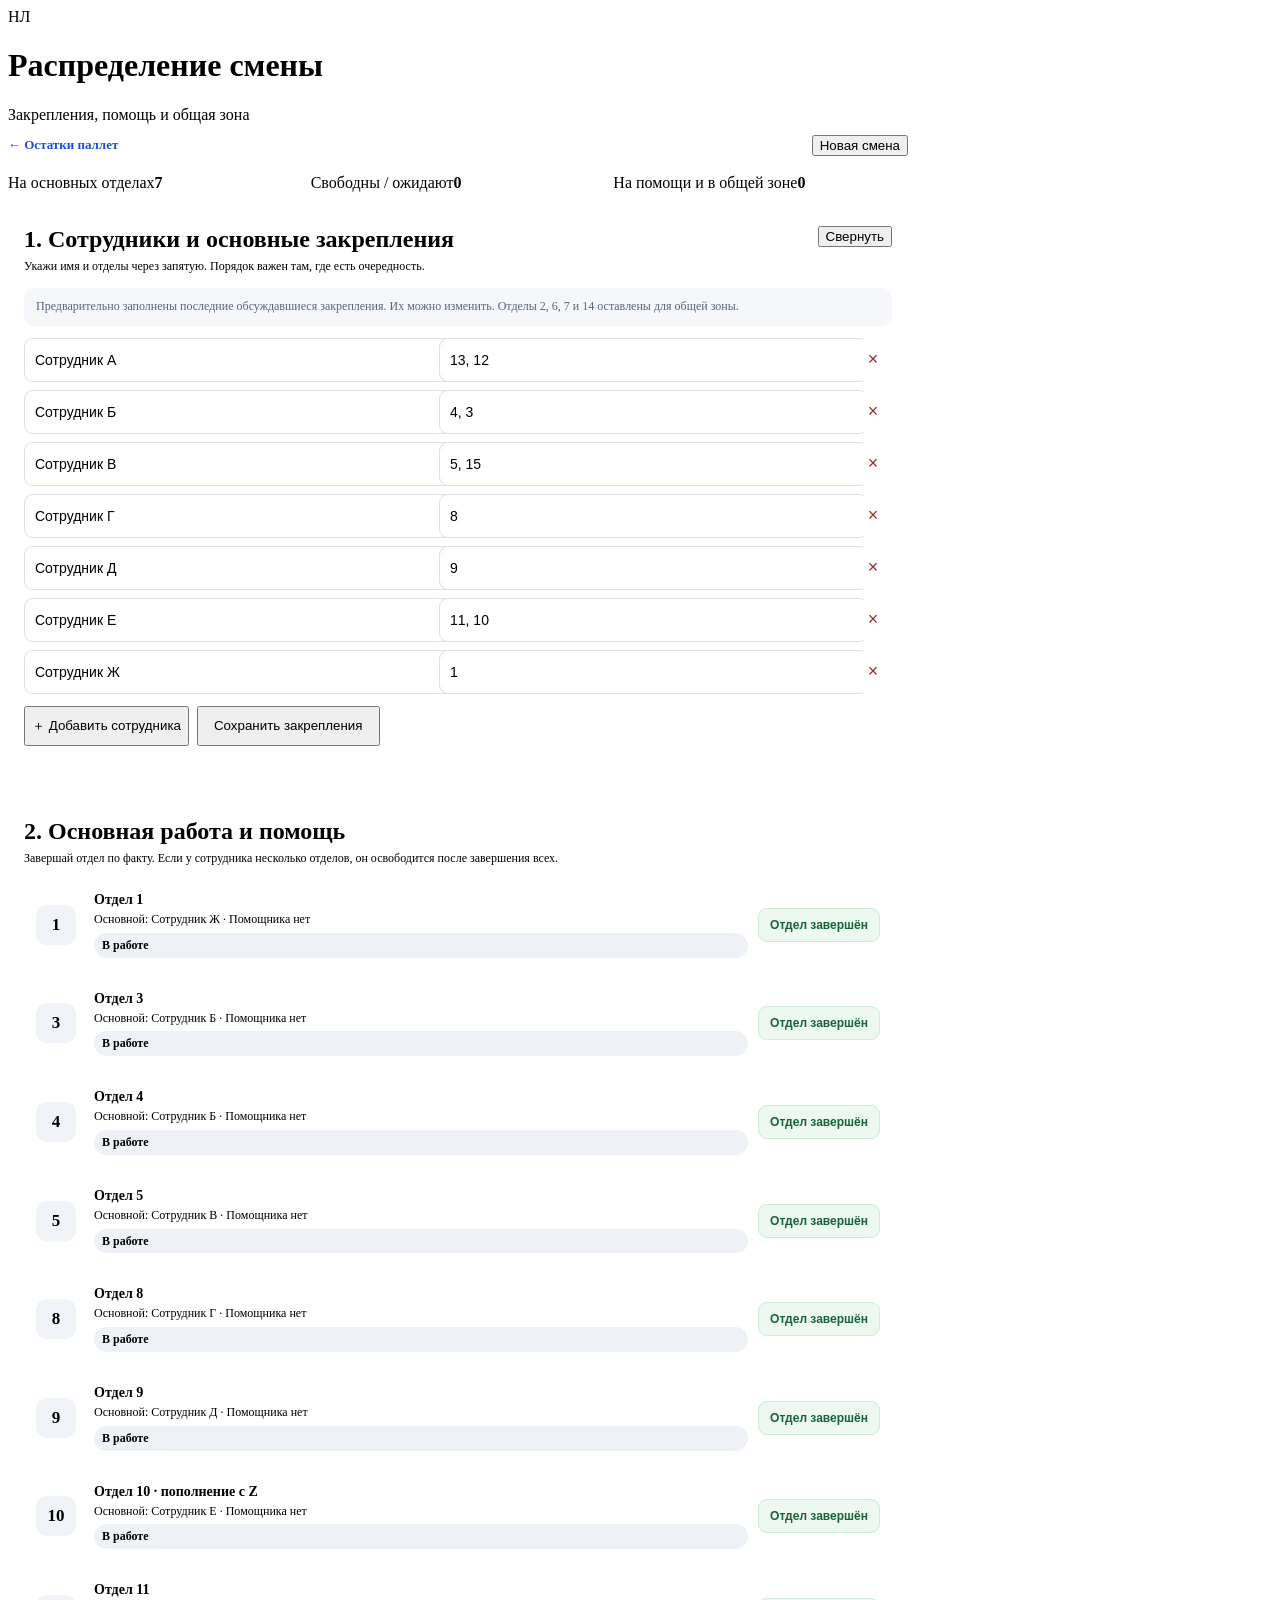
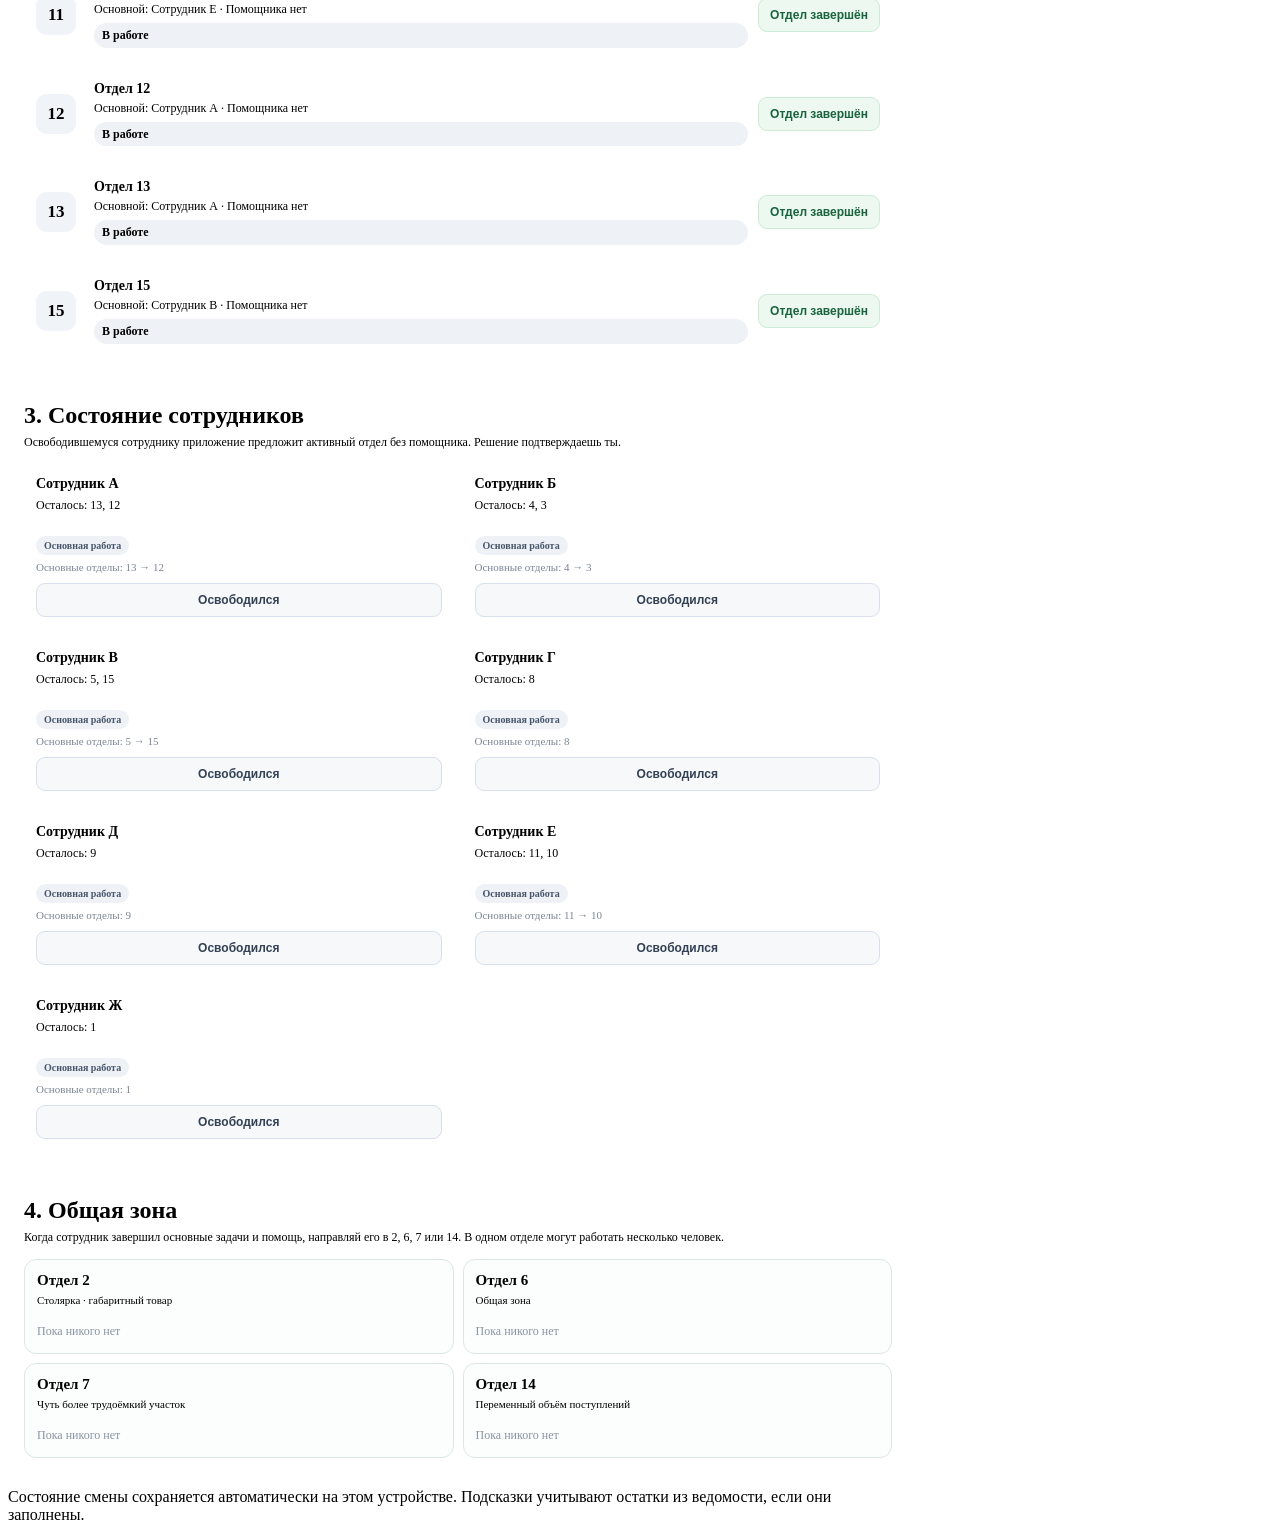
==== distribution.html @ 70b09dad "Add files via upload" ====
<!doctype html>
<html lang="ru">
<head>
  <meta charset="utf-8">
  <meta name="viewport" content="width=device-width, initial-scale=1, viewport-fit=cover">
  <meta name="theme-color" content="#172554">
  <meta name="description" content="Распределение сотрудников ночной логистики">
  <link rel="manifest" href="manifest.webmanifest">
  <link rel="icon" href="icon.svg" type="image/svg+xml">
  <link rel="stylesheet" href="styles.css">
  <link rel="stylesheet" href="distribution.css">
  <title>Распределение смены — Ночная логистика</title>
</head>
<body>
  <main class="app dispatch-app">
    <header class="top">
      <div class="brand-mark">НЛ</div>
      <div>
        <h1>Распределение смены</h1>
        <p>Закрепления, помощь и общая зона</p>
      </div>
    </header>

    <nav class="dispatch-nav">
      <a href="index.html">← Остатки паллет</a>
      <button type="button" class="small-button" id="resetShift">Новая смена</button>
    </nav>

    <section class="dispatch-summary" aria-live="polite">
      <div class="summary-item"><span>На основных отделах</span><strong id="countMain">0</strong></div>
      <div class="summary-item"><span>Свободны / ожидают</span><strong id="countFree">0</strong></div>
      <div class="summary-item total"><span>На помощи и в общей зоне</span><strong id="countActive">0</strong></div>
    </section>

    <section class="dispatch-panel setup-panel">
      <div class="panel-heading">
        <div>
          <h2>1. Сотрудники и основные закрепления</h2>
          <p>Укажи имя и отделы через запятую. Порядок важен там, где есть очередность.</p>
        </div>
        <button type="button" class="small-button" id="toggleSetup">Свернуть</button>
      </div>
      <div id="setupContent">
        <div class="setup-hint">
          Предварительно заполнены последние обсуждавшиеся закрепления. Их можно изменить. Отделы 2, 6, 7 и 14 оставлены для общей зоны.
        </div>
        <div id="employeeSetup" class="employee-setup"></div>
        <div class="setup-actions">
          <button type="button" class="small-button" id="addEmployee">＋ Добавить сотрудника</button>
          <button type="button" class="primary-button compact" id="saveSetup">Сохранить закрепления</button>
        </div>
        <p id="setupStatus" class="status" role="status"></p>
      </div>
    </section>

    <section class="dispatch-panel">
      <div class="panel-heading">
        <div>
          <h2>2. Основная работа и помощь</h2>
          <p>Завершай отдел по факту. Если у сотрудника несколько отделов, он освободится после завершения всех.</p>
        </div>
      </div>
      <div id="mainDepartments" class="task-list"></div>
    </section>

    <section class="dispatch-panel">
      <div class="panel-heading">
        <div>
          <h2>3. Состояние сотрудников</h2>
          <p>Освободившемуся сотруднику приложение предложит активный отдел без помощника. Решение подтверждаешь ты.</p>
        </div>
      </div>
      <div id="employeeBoard" class="employee-board"></div>
    </section>

    <section class="dispatch-panel common-panel">
      <div class="panel-heading">
        <div>
          <h2>4. Общая зона</h2>
          <p>Когда сотрудник завершил основные задачи и помощь, направляй его в 2, 6, 7 или 14. В одном отделе могут работать несколько человек.</p>
        </div>
      </div>
      <div id="commonDepartments" class="common-grid"></div>
    </section>

    <footer>
      <span>Состояние смены сохраняется автоматически на этом устройстве.</span>
      <span>Подсказки учитывают остатки из ведомости, если они заполнены.</span>
    </footer>
  </main>
  <script src="distribution.js"></script>
</body>
</html>
---- distribution.css ----
.dispatch-app { max-width: 900px; }
.dispatch-nav { display:flex; justify-content:space-between; align-items:center; gap:10px; margin:-5px 0 18px; }
.dispatch-nav a { color:#1d4ed8; font-size:13px; font-weight:650; text-decoration:none; }
.dispatch-summary { display:grid; grid-template-columns:repeat(3,minmax(0,1fr)); gap:8px; margin-bottom:18px; }
.dispatch-panel { background:#fff; border:1px solid var(--line); border-radius:15px; padding:16px; margin:14px 0; }
.panel-heading { display:flex; align-items:flex-start; justify-content:space-between; gap:12px; margin-bottom:13px; }
.panel-heading h2 { margin:0 0 5px; }
.panel-heading p { margin:0; color:var(--muted); font-size:12px; line-height:1.45; }
.setup-hint { background:#f5f7fb; border-radius:10px; padding:10px 12px; color:#596579; font-size:12px; line-height:1.45; margin-bottom:12px; }
.employee-setup { display:grid; gap:8px; }
.setup-row { display:grid; grid-template-columns:minmax(0,1fr) minmax(130px,1fr) 38px; gap:8px; align-items:center; }
.setup-row input { min-width:0; width:100%; height:42px; border:1px solid #d9e0e9; border-radius:9px; padding:0 10px; font-size:14px; color:var(--ink); background:#fff; }
.setup-row input:focus, .assign-select:focus { outline:2px solid #1d4ed833; border-color:var(--blue); }
.setup-row .remove-employee { border:1px solid var(--line); border-radius:9px; background:#fff; color:#9b3030; height:40px; font-size:18px; }
.setup-actions { display:flex; gap:8px; flex-wrap:wrap; margin-top:12px; }
.primary-button.compact { width:auto; min-height:40px; margin:0; padding:0 15px; }
.status { min-height:18px; margin:8px 0 0; color:#147447; font-size:12px; }
.task-list { display:grid; gap:9px; }
.task-card { border:1px solid var(--line); border-radius:12px; padding:12px; display:grid; grid-template-columns:48px minmax(0,1fr) auto; gap:10px; align-items:center; }
.task-card.is-done { background:#f7faf8; opacity:.78; }
.task-number { width:40px; height:40px; border-radius:11px; background:#f0f3f8; display:grid; place-items:center; font-weight:800; font-size:17px; }
.task-info strong { display:block; font-size:14px; margin-bottom:3px; }
.task-info span { display:block; color:var(--muted); font-size:12px; line-height:1.4; }
.task-actions { display:flex; align-items:center; gap:6px; }
.task-actions button, .employee-actions button, .assign-button { border:1px solid #d8e0eb; background:#fff; border-radius:9px; padding:9px 11px; font-size:12px; font-weight:650; color:#334155; }
.task-actions .done-button { background:#edf8f1; border-color:#ccebd6; color:#17633b; }
.employee-board { display:grid; grid-template-columns:repeat(2,minmax(0,1fr)); gap:9px; }
.employee-card { border:1px solid var(--line); border-radius:12px; padding:12px; min-width:0; }
.employee-card h3 { margin:0 0 5px; font-size:14px; }
.employee-card .employee-state { color:var(--muted); font-size:12px; line-height:1.45; min-height:34px; }
.employee-card .employee-meta { font-size:11px; color:#7b8494; margin-top:6px; }
.employee-actions { display:grid; gap:7px; margin-top:10px; }
.employee-actions select, .assign-select { width:100%; min-width:0; height:39px; border:1px solid #d9e0e9; border-radius:9px; background:#fff; padding:0 8px; color:#273449; font-size:12px; }
.employee-actions .assign-row { display:grid; grid-template-columns:minmax(0,1fr) auto; gap:6px; }
.employee-actions .release-button { width:100%; background:#f7f8fa; }
.state-pill { display:inline-flex; align-items:center; border-radius:999px; padding:4px 8px; background:#eef2f7; color:#475569; font-size:10px; font-weight:700; margin-top:5px; }
.state-pill.free { background:#eaf7ef; color:#17633b; }
.state-pill.help { background:#eaf1ff; color:#244caa; }
.state-pill.common { background:#fff4df; color:#8a5a09; }
.common-grid { display:grid; grid-template-columns:repeat(2,minmax(0,1fr)); gap:9px; }
.common-card { border:1px solid #dce8df; background:#fbfefc; border-radius:12px; padding:12px; min-width:0; }
.common-card h3 { margin:0 0 5px; font-size:15px; }
.common-card p { margin:0; color:var(--muted); font-size:11px; }
.common-people { display:flex; flex-wrap:wrap; gap:5px; margin-top:10px; }
.person-chip { background:#eaf4ed; color:#28563a; border-radius:7px; padding:5px 7px; font-size:11px; }
.person-chip button { border:0; background:transparent; color:#8a3434; padding:0 0 0 5px; font-size:13px; }
.empty-note { color:#8993a3; font-size:12px; padding:8px 0 2px; }
@media (max-width:600px) {
  .dispatch-panel { padding:13px; }
  .employee-board { grid-template-columns:1fr; }
  .task-card { grid-template-columns:42px minmax(0,1fr); }
  .task-actions { grid-column:2; justify-content:flex-start; }
  .setup-row { grid-template-columns:minmax(0,1fr) minmax(100px,1fr) 34px; gap:6px; }
  .setup-row input { font-size:12px; padding:0 7px; }
}
@media (max-width:360px) {
  .dispatch-summary { grid-template-columns:1fr 1fr; }
  .dispatch-summary .summary-item.total { grid-column:1/-1; }
  .common-grid { grid-template-columns:1fr; }
}
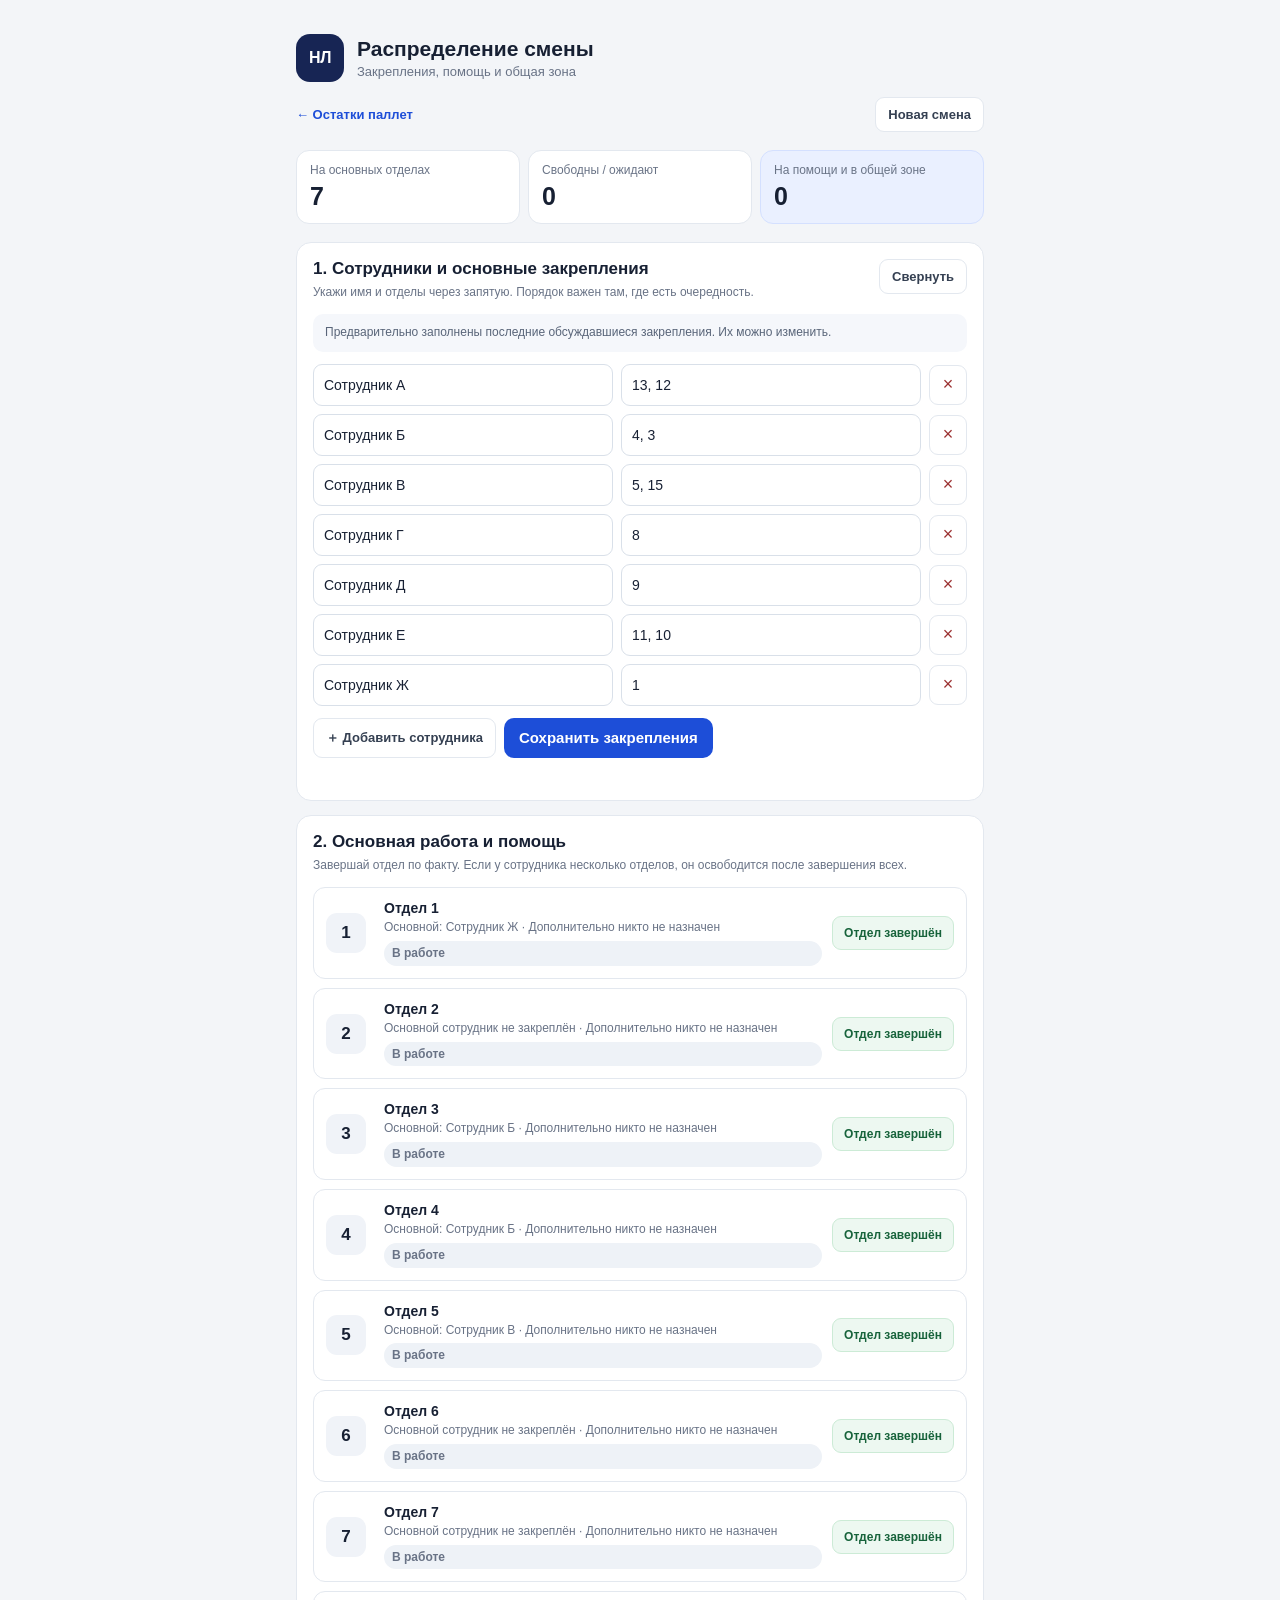
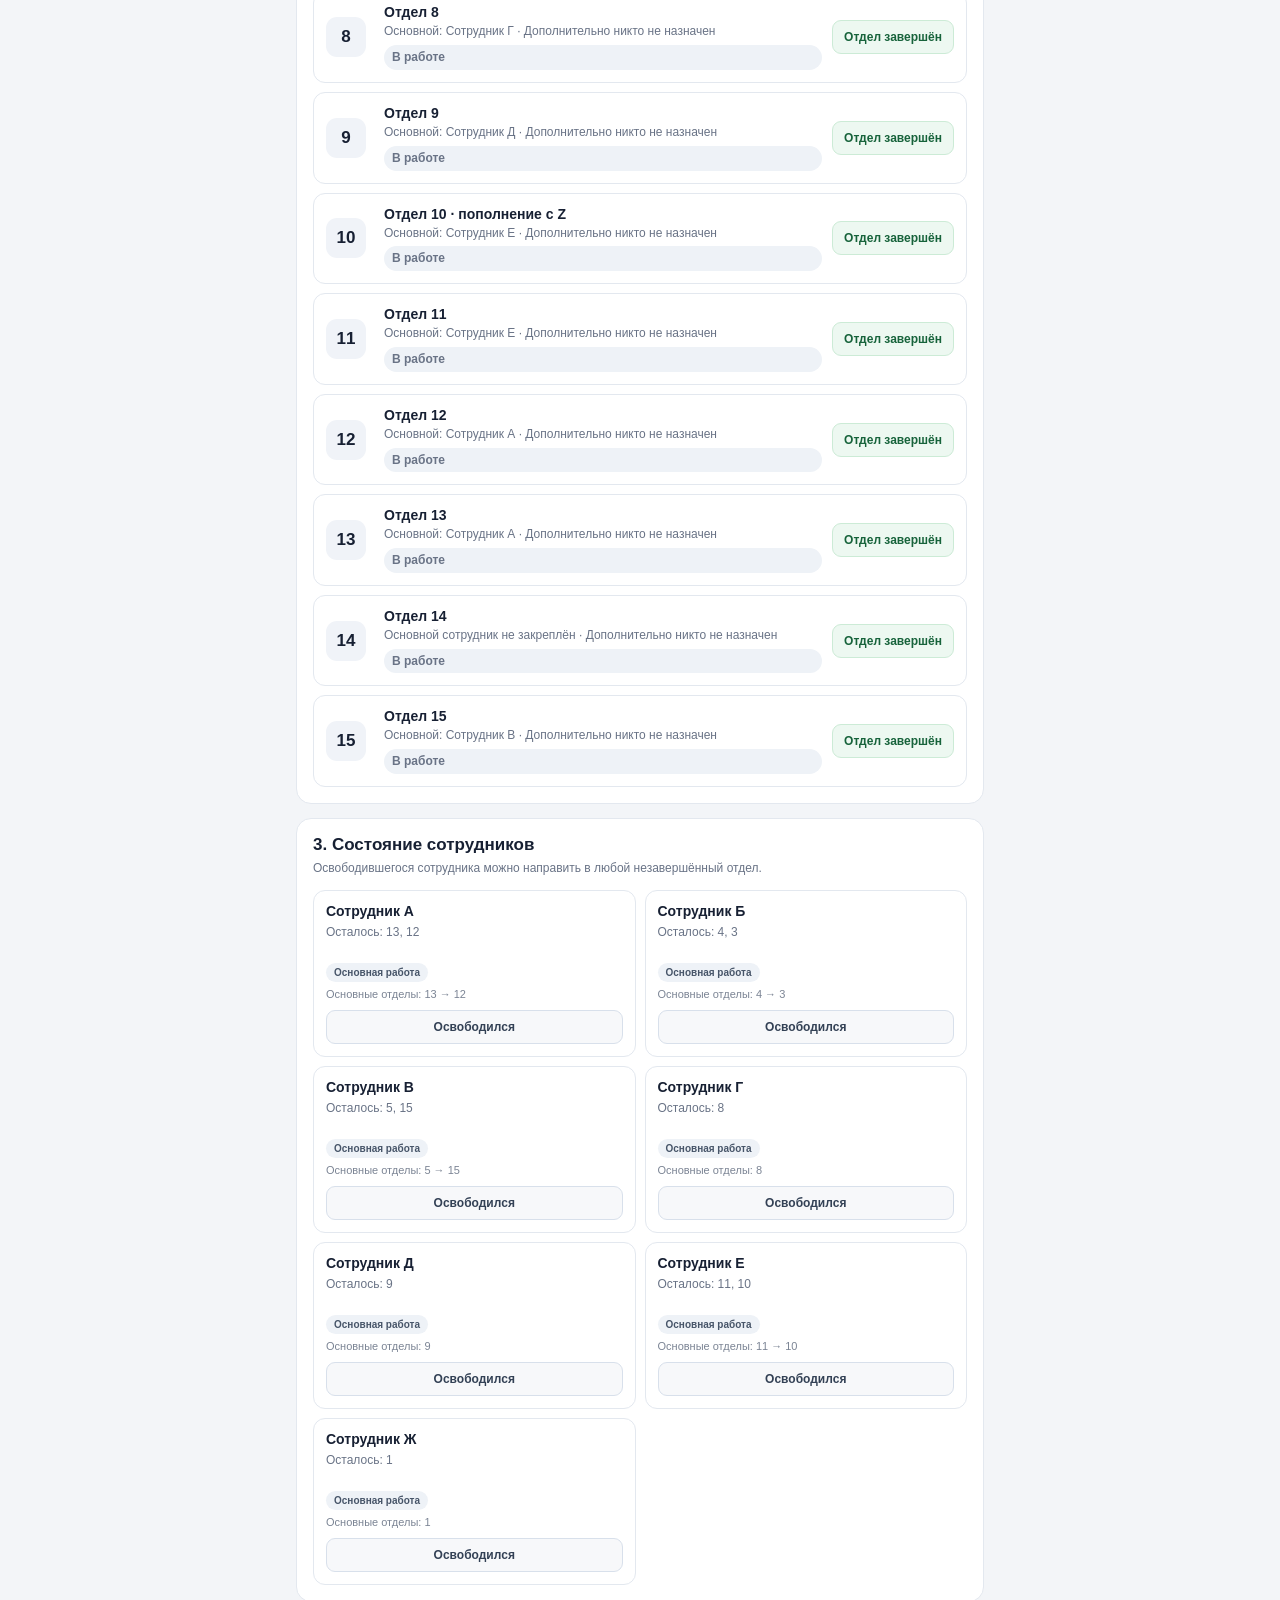
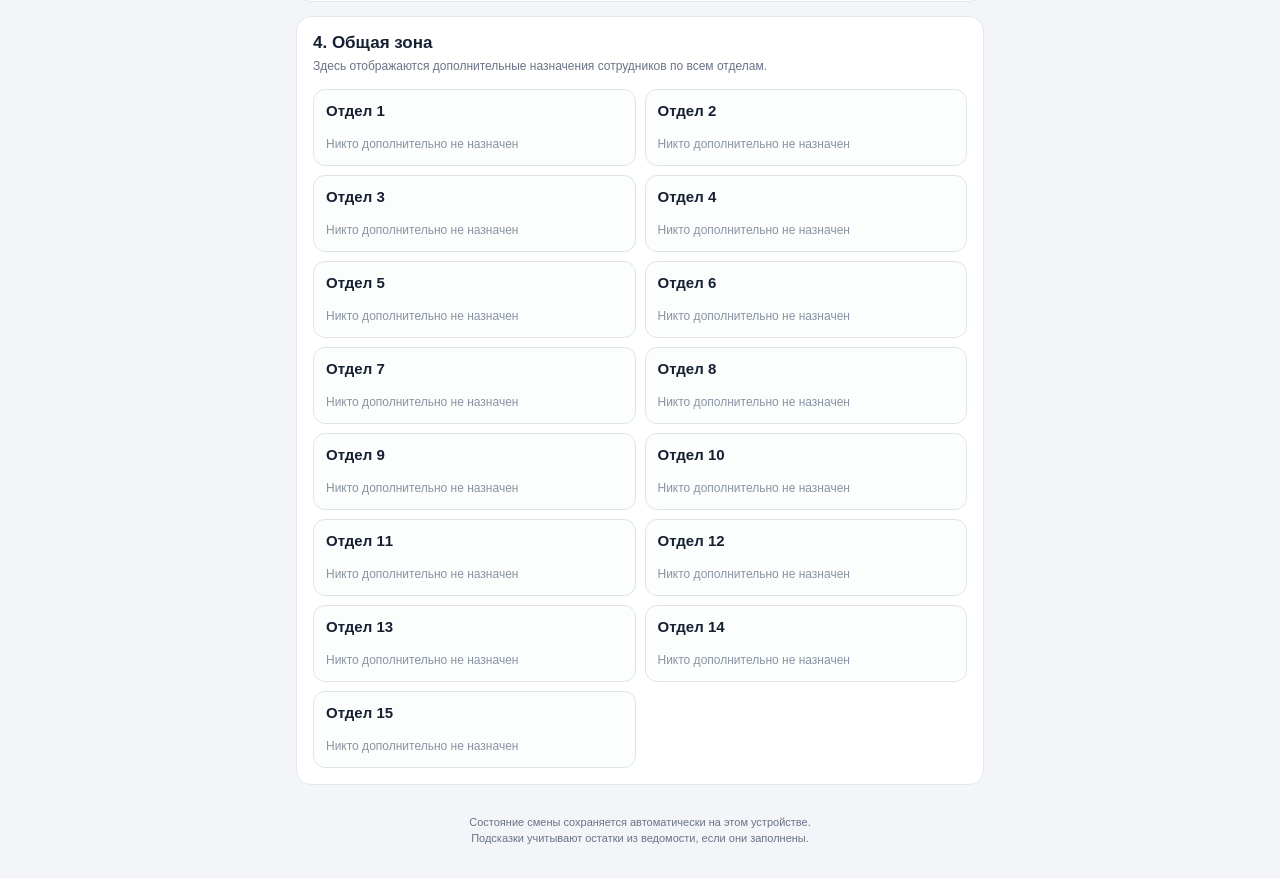
==== commit d4932ab3: "Update distribution.html" ====
--- a/distribution.html
+++ b/distribution.html
@@ -42,7 +42,7 @@
       </div>
       <div id="setupContent">
         <div class="setup-hint">
-          Предварительно заполнены последние обсуждавшиеся закрепления. Их можно изменить. Отделы 2, 6, 7 и 14 оставлены для общей зоны.
+          Предварительно заполнены последние обсуждавшиеся закрепления. Их можно изменить.
         </div>
         <div id="employeeSetup" class="employee-setup"></div>
         <div class="setup-actions">
@@ -67,7 +67,7 @@
       <div class="panel-heading">
         <div>
           <h2>3. Состояние сотрудников</h2>
-          <p>Освободившемуся сотруднику приложение предложит активный отдел без помощника. Решение подтверждаешь ты.</p>
+          <p>Освободившегося сотрудника можно направить в любой незавершённый отдел.</p>
         </div>
       </div>
       <div id="employeeBoard" class="employee-board"></div>
@@ -77,7 +77,7 @@
       <div class="panel-heading">
         <div>
           <h2>4. Общая зона</h2>
-          <p>Когда сотрудник завершил основные задачи и помощь, направляй его в 2, 6, 7 или 14. В одном отделе могут работать несколько человек.</p>
+          <p>Здесь отображаются дополнительные назначения сотрудников по всем отделам.</p>
         </div>
       </div>
       <div id="commonDepartments" class="common-grid"></div>
--- a/styles.css
+++ b/styles.css
@@ -0,0 +1,82 @@
+:root {
+  color-scheme: light;
+  --ink: #172033;
+  --muted: #697386;
+  --line: #e3e8ef;
+  --surface: #ffffff;
+  --page: #f3f5f8;
+  --blue: #1d4ed8;
+  --blue-dark: #172554;
+}
+* { box-sizing: border-box; }
+body {
+  margin: 0; background: var(--page); color: var(--ink);
+  font-family: -apple-system, BlinkMacSystemFont, "Segoe UI", Roboto, Arial, sans-serif;
+}
+.app { width: min(100%, 720px); margin: 0 auto; padding: 20px 16px 34px; }
+.top { display: flex; align-items: center; gap: 13px; margin: 4px 0 20px; }
+.brand-mark {
+  width: 48px; height: 48px; border-radius: 14px; display: grid; place-items: center;
+  background: var(--blue-dark); color: white; font-weight: 800; letter-spacing: -.5px;
+}
+h1 { font-size: 21px; margin: 0 0 3px; }
+.top p, .section-head p, .report-head p { margin: 0; color: var(--muted); font-size: 13px; }
+.summary {
+  display: grid; grid-template-columns: 1fr 1fr 1fr; gap: 8px; margin-bottom: 25px;
+}
+.summary-item {
+  background: var(--surface); border: 1px solid var(--line); border-radius: 13px;
+  padding: 12px 13px; min-width: 0;
+}
+.summary-item span { display: block; color: var(--muted); font-size: 12px; margin-bottom: 5px; }
+.summary-item strong { font-size: 25px; font-variant-numeric: tabular-nums; }
+.summary-item.total { background: #eaf0ff; border-color: #d4e0ff; }
+.section-head, .report-head { display: flex; align-items: center; justify-content: space-between; gap: 12px; }
+h2 { margin: 0 0 4px; font-size: 17px; }
+.small-button {
+  border: 1px solid var(--line); border-radius: 9px; background: white; color: #354052;
+  padding: 9px 12px; font-size: 13px; font-weight: 600;
+}
+.departments { display: grid; gap: 9px; margin: 15px 0 24px; }
+.dept {
+  display: grid; grid-template-columns: 46px 1fr 1fr; gap: 9px; align-items: center;
+  background: white; border: 1px solid var(--line); border-radius: 12px; padding: 10px;
+}
+.dept-number {
+  width: 36px; height: 36px; display: grid; place-items: center; border-radius: 10px;
+  background: #f0f3f8; font-weight: 750; font-size: 15px;
+}
+.field { min-width: 0; }
+.field label { display: block; color: var(--muted); font-size: 11px; margin: 0 0 5px 2px; }
+.field input {
+  width: 100%; min-width: 0; height: 43px; border: 1px solid #d9e0e9; border-radius: 9px;
+  background: #fff; color: var(--ink); padding: 0 10px; font-size: 18px;
+  font-weight: 650; font-variant-numeric: tabular-nums; outline: none;
+}
+.field input:focus { border-color: var(--blue); box-shadow: 0 0 0 3px #1d4ed81a; }
+.report-panel {
+  background: white; border: 1px solid var(--line); border-radius: 15px; padding: 16px;
+}
+.toggle-row { display: flex; align-items: center; gap: 9px; margin: 15px 0 12px; font-size: 13px; color: #354052; }
+.toggle-row input { width: 18px; height: 18px; accent-color: var(--blue); }
+textarea {
+  display: block; width: 100%; min-height: 220px; resize: vertical; border: 1px solid var(--line);
+  border-radius: 10px; background: #f8fafc; padding: 12px; color: #202a3b;
+  font: 14px/1.55 ui-monospace, SFMono-Regular, Consolas, monospace;
+}
+.primary-button {
+  width: 100%; border: 0; border-radius: 10px; background: var(--blue); color: white;
+  min-height: 48px; margin-top: 11px; font-size: 15px; font-weight: 700;
+}
+.primary-button:active { transform: scale(.99); }
+.status { min-height: 18px; margin: 8px 0 0; color: #147447; font-size: 12px; }
+footer { display: flex; flex-direction: column; gap: 4px; text-align: center; color: var(--muted); font-size: 11px; padding: 17px 0 0; }
+@media (min-width: 600px) {
+  .app { padding-top: 30px; }
+  .departments { grid-template-columns: 1fr 1fr; }
+}
+@media (max-width: 360px) {
+  .app { padding-left: 10px; padding-right: 10px; }
+  .dept { grid-template-columns: 38px 1fr 1fr; gap: 6px; padding: 8px; }
+  .field input { padding: 0 7px; }
+}
